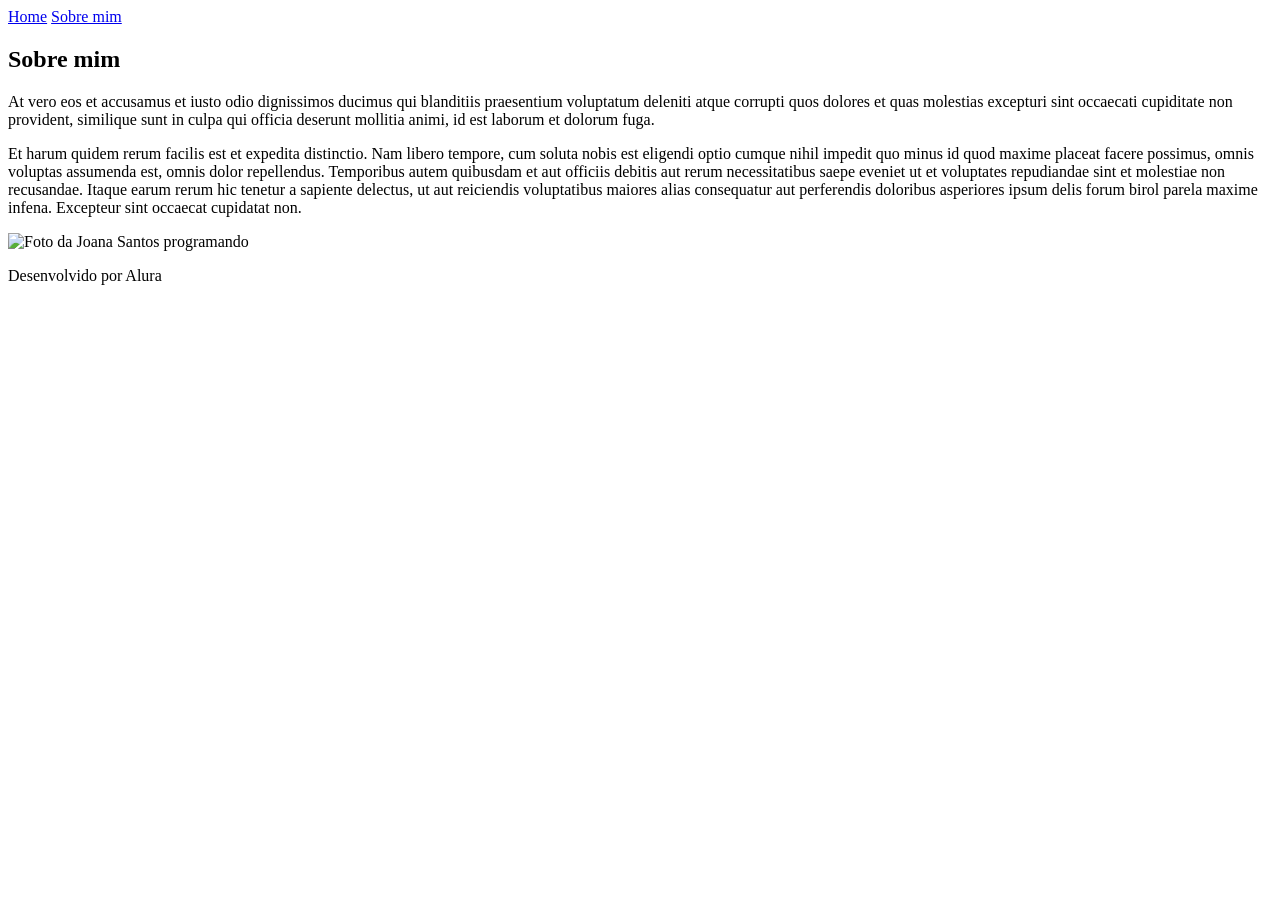
==== about.html @ 81e717ed "Add files via upload" ====
<!DOCTYPE html>
<html lang="pt-br">
<head>
    <meta charset="UTF-8">
    <meta name="viewport" content="width=device-width, initial-scale=1.0">
    <title>Sobre mim</title>
    <link rel="stylesheet" href="./styles/style.css">
</head>
<body>
    <header class="cabecalho">   
        <nav class="cabecalho__menu">
            <a class="cabecalho__menu__link" href="index.html">Home</a>
            <a class="cabecalho__menu__link" href="about.html">Sobre mim</a>
        </nav>  
    </header>

    <main class="apresentacao">
        <section class="apresentacao__conteudo">
            <h1 class="apresentacao__conteudo__titulo">Sobre mim</h1>

            <p class="apresentacao__conteudo__texto">
                At vero eos et accusamus et iusto odio dignissimos ducimus qui blanditiis praesentium voluptatum deleniti atque corrupti quos dolores et quas molestias excepturi sint occaecati cupiditate non provident, similique sunt in culpa qui officia deserunt mollitia animi, id est laborum et dolorum fuga.</p>

            <p class="apresentacao__conteudo__texto">
                Et harum quidem rerum facilis est et expedita distinctio. Nam libero tempore, cum soluta nobis est eligendi optio cumque nihil impedit quo minus id quod maxime placeat facere possimus, omnis voluptas assumenda est, omnis dolor repellendus. Temporibus autem quibusdam et aut officiis debitis aut rerum necessitatibus saepe eveniet ut et voluptates repudiandae sint et molestiae non recusandae. Itaque earum rerum hic tenetur a sapiente delectus, ut aut reiciendis voluptatibus maiores alias consequatur aut perferendis doloribus asperiores ipsum delis forum birol parela maxime infena. Excepteur sint occaecat cupidatat non.</p>
        </section>
        <img class= "apresentacao__imagem" src="./assets/imagem.png" alt="Foto da Joana Santos programando">
    </main>

    <footer class="rodape">
        <p>Desenvolvido por Alura</p>
    </footer>
</body>
</html>
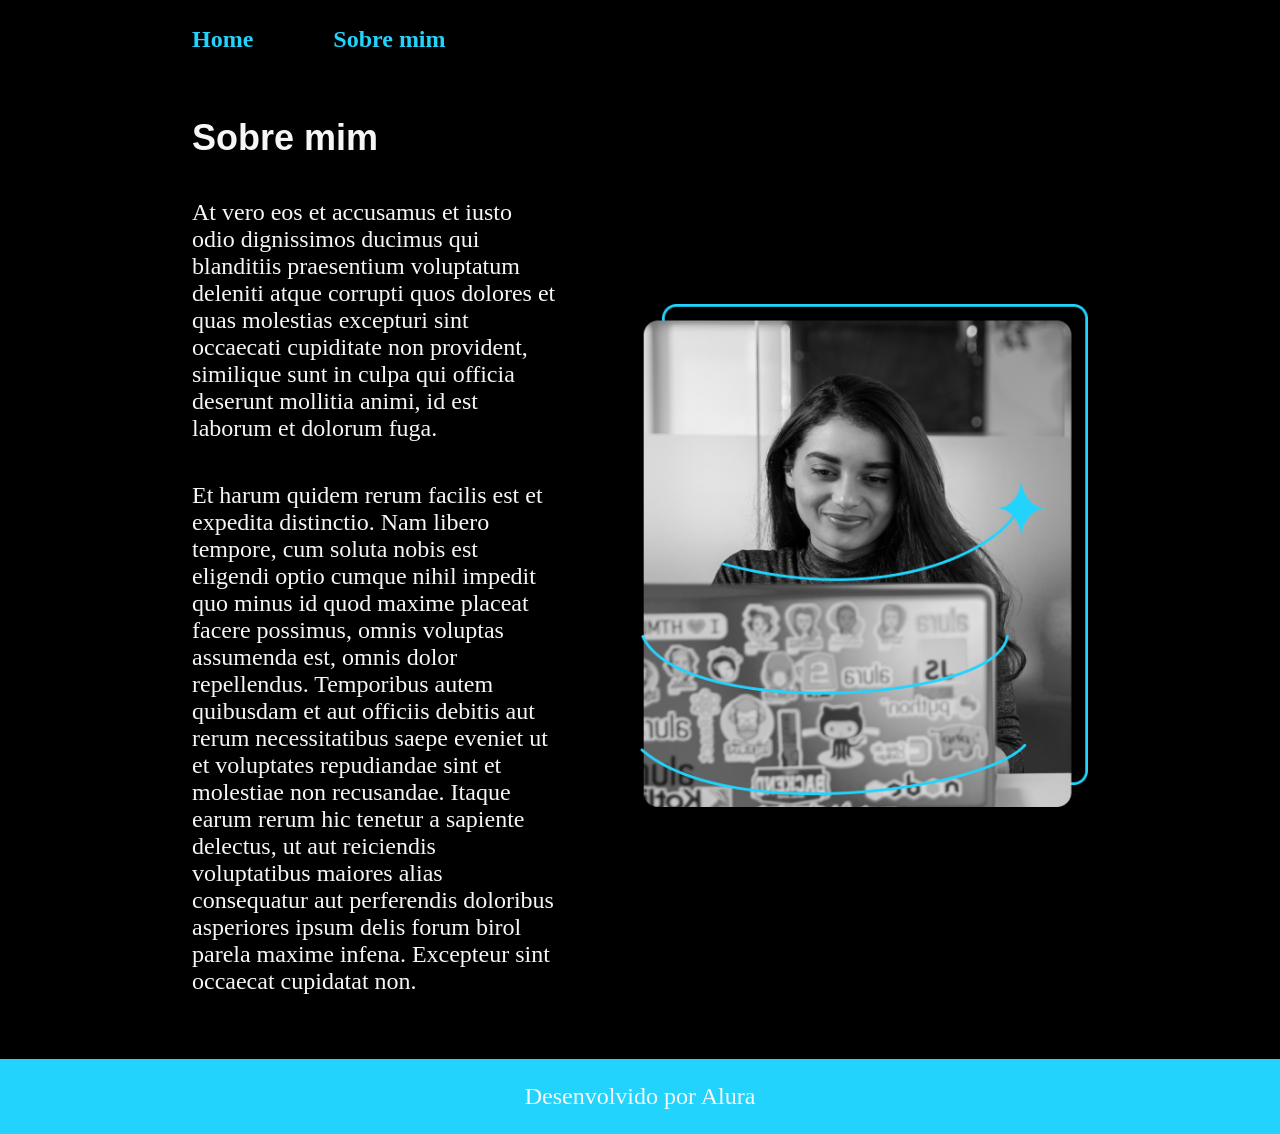
==== commit 9babbdf5: "Update about.html" ====
--- a/about.html
+++ b/about.html
@@ -4,7 +4,7 @@
     <meta charset="UTF-8">
     <meta name="viewport" content="width=device-width, initial-scale=1.0">
     <title>Sobre mim</title>
-    <link rel="stylesheet" href="./styles/style.css">
+    <link rel="stylesheet" href="./style.css">
 </head>
 <body>
     <header class="cabecalho">   
@@ -24,11 +24,11 @@
             <p class="apresentacao__conteudo__texto">
                 Et harum quidem rerum facilis est et expedita distinctio. Nam libero tempore, cum soluta nobis est eligendi optio cumque nihil impedit quo minus id quod maxime placeat facere possimus, omnis voluptas assumenda est, omnis dolor repellendus. Temporibus autem quibusdam et aut officiis debitis aut rerum necessitatibus saepe eveniet ut et voluptates repudiandae sint et molestiae non recusandae. Itaque earum rerum hic tenetur a sapiente delectus, ut aut reiciendis voluptatibus maiores alias consequatur aut perferendis doloribus asperiores ipsum delis forum birol parela maxime infena. Excepteur sint occaecat cupidatat non.</p>
         </section>
-        <img class= "apresentacao__imagem" src="./assets/imagem.png" alt="Foto da Joana Santos programando">
+        <img class= "apresentacao__imagem" src="./imagem.png" alt="Foto da Joana Santos programando">
     </main>
 
     <footer class="rodape">
         <p>Desenvolvido por Alura</p>
     </footer>
 </body>
-</html>+</html>
--- a/style.css
+++ b/style.css
@@ -0,0 +1,129 @@
+@import url('https://fonts.googleapis.com/css2?family=Krona+One&family=Montserrat:wght@400;600&display=swap');
+
+:root {
+    --cor-primaria: #000000;
+    --cor-secundaria: #f6f6f6;
+    --cor-terciaria: #22d4fd;
+    --cor-hover: #272727;
+
+    --fonte-primaria: 'Krona One', sans-serif;
+    --fonte-secundaria: 'Montserrat', 'sans-serif';
+}
+
+* {
+    margin: 0;
+    padding: 0;
+}
+
+body {
+    box-sizing: border-box;
+    background-color: var(--cor-primaria);
+    color: var(--cor-secundaria);
+}
+
+.cabecalho {
+    padding: 2% 0% 0% 15%;
+}
+
+.cabecalho__menu {
+    display: flex;
+    gap: 80px;
+}
+.cabecalho__menu__link {
+    color: var(--cor-terciaria);
+    font-family: var (--fonte-secundaria);
+    font-size: 1.5rem;
+    font-style: normal;
+    font-weight: 600;
+    line-height: normal;
+    text-decoration: none;
+}
+
+.apresentacao {
+    padding: 5% 15%;
+    display: flex;
+    align-items: center;
+    justify-content: space-between;
+    gap: 82px;
+}
+
+.apresentacao__conteudo {
+    width: 50%;
+    display: flex;
+    flex-direction: column;
+    gap: 40px;
+}
+
+.apresentacao__conteudo__titulo{
+    font-size: 2.25rem;
+    font-family: var(--fonte-primaria);
+}
+
+.titulo-destaque {
+    color: var(--cor-terciaria);
+}
+
+.apresentacao__conteudo__texto{
+    font-size: 1.5rem;
+    font-family: var(--fonte-secundaria);
+}
+.apresentacao__links{
+    display: flex;
+    flex-direction: column;
+    justify-content: space-between;
+    align-items: center;
+    gap: 32px;
+}
+.apresentacao__links__subtitulo {
+    font-family: var(--fonte-primaria);
+    font-weight: 400;
+    font-size: 1.5rem;
+}
+
+.apresentacao__links__navegacao {
+    display: flex;
+    justify-content: center;
+    gap: 16px;
+    border: 2px solid var(--cor-terciaria);
+    width: 50%;
+    text-align: center;
+    border-radius: 8px;
+    font-size: 1.5rem;
+    padding: 21.5px 0;
+    text-decoration: none;
+    color: #f6f6f6;
+    font-family: var(--fonte-secundaria);
+    font-weight: 600;
+}
+
+.apresentacao__links__link:hover {
+    background-color: var(--cor-hover);
+}
+.apresentacao__imagem {
+    width: 50%;
+}
+.rodape {
+    padding: 24px   ;
+    color: var(--cor-secundaria);
+    background-color: var(--cor-terciaria);
+    text-align: center;
+    font-family: var(--fonte-secundaria);
+    font-size: 1.5rem;
+    font-weight: 400;
+}
+
+@media (max-width: 1200px) {
+    .cabecalho {
+        padding: 10%;
+        }
+    .cabecalho__menu {
+        justify-content: center;
+    }
+    .apresentacao {
+        flex-direction: column-reverse;
+        padding: 5%;
+            }
+    .apresentacao__conteudo {
+        width: auto;
+    }
+}
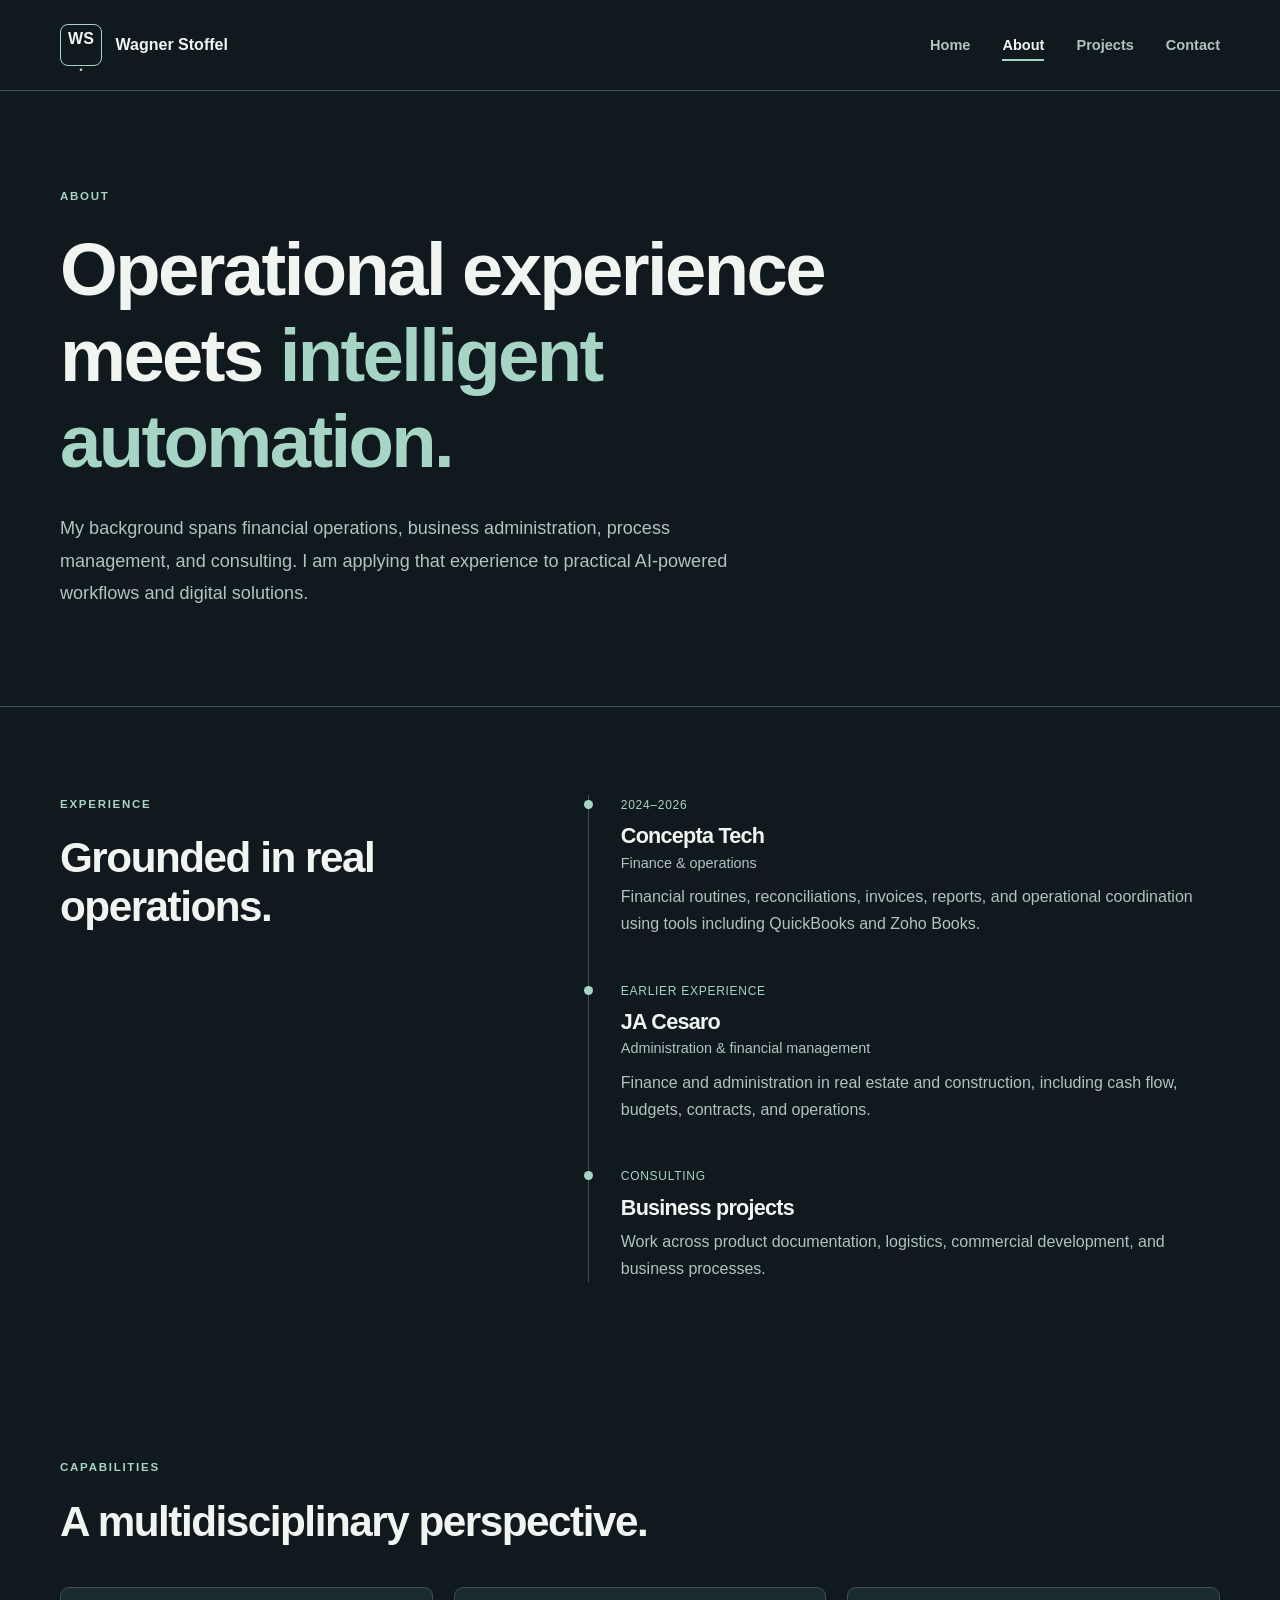
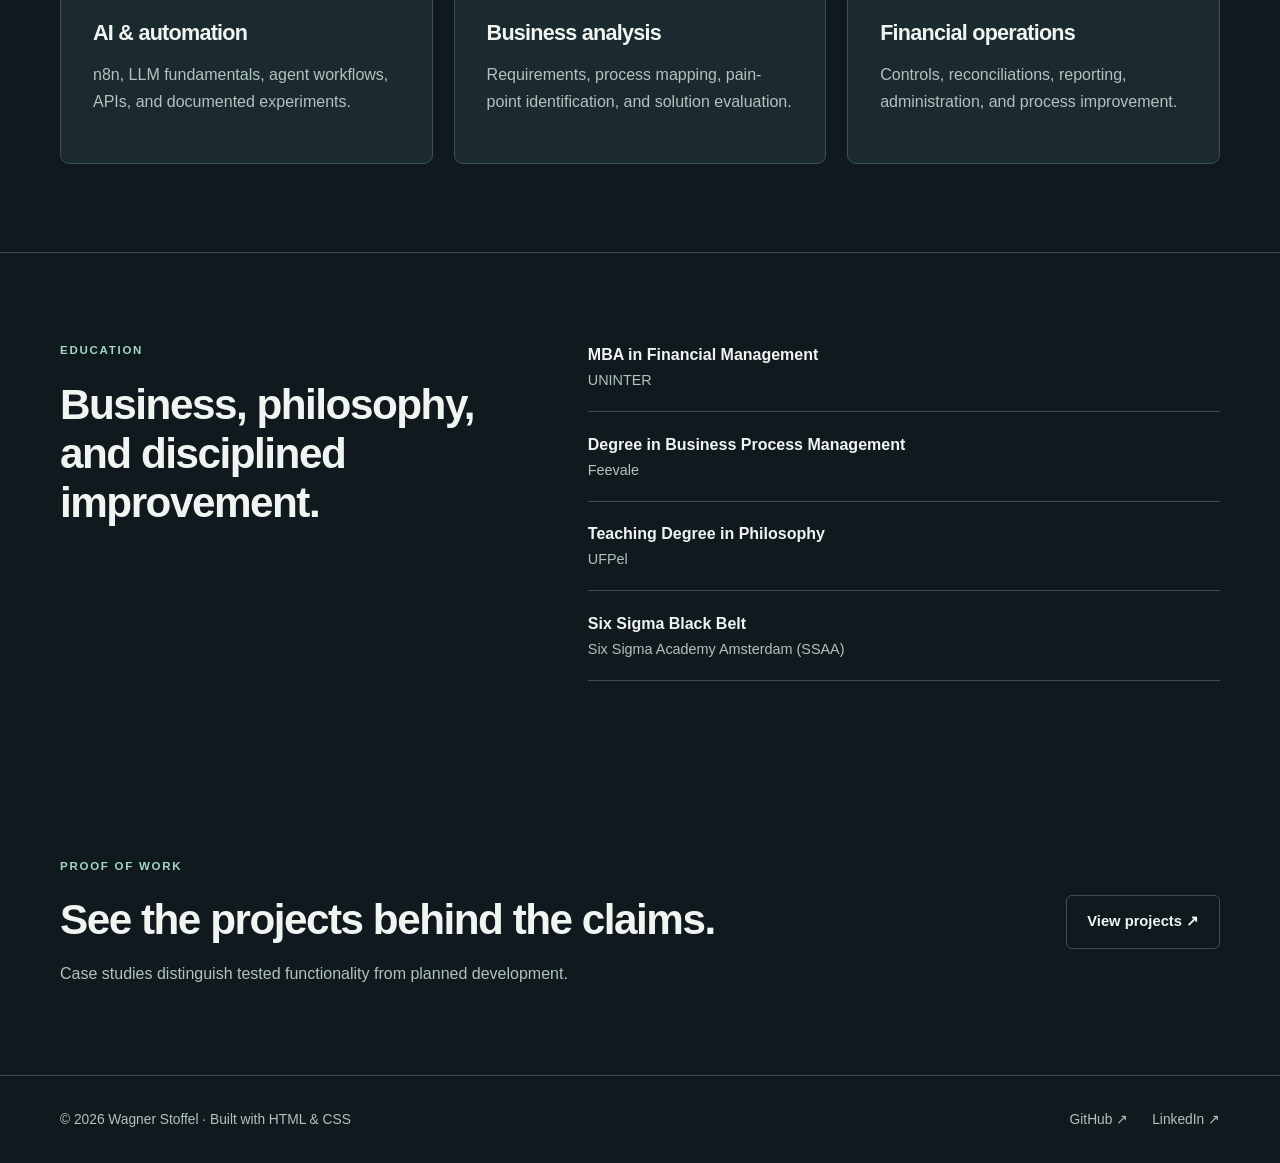
==== commit 63f159f3: "feat: rebuild professional portfolio and archive legacy Alura exercise" ====
--- a/about.html
+++ b/about.html
@@ -1,34 +1,22 @@
-<!DOCTYPE html>
-<html lang="pt-br">
-<head>
-    <meta charset="UTF-8">
-    <meta name="viewport" content="width=device-width, initial-scale=1.0">
-    <title>Sobre mim</title>
-    <link rel="stylesheet" href="./style.css">
-</head>
-<body>
-    <header class="cabecalho">   
-        <nav class="cabecalho__menu">
-            <a class="cabecalho__menu__link" href="index.html">Home</a>
-            <a class="cabecalho__menu__link" href="about.html">Sobre mim</a>
-        </nav>  
-    </header>
-
-    <main class="apresentacao">
-        <section class="apresentacao__conteudo">
-            <h1 class="apresentacao__conteudo__titulo">Sobre mim</h1>
-
-            <p class="apresentacao__conteudo__texto">
-                At vero eos et accusamus et iusto odio dignissimos ducimus qui blanditiis praesentium voluptatum deleniti atque corrupti quos dolores et quas molestias excepturi sint occaecati cupiditate non provident, similique sunt in culpa qui officia deserunt mollitia animi, id est laborum et dolorum fuga.</p>
-
-            <p class="apresentacao__conteudo__texto">
-                Et harum quidem rerum facilis est et expedita distinctio. Nam libero tempore, cum soluta nobis est eligendi optio cumque nihil impedit quo minus id quod maxime placeat facere possimus, omnis voluptas assumenda est, omnis dolor repellendus. Temporibus autem quibusdam et aut officiis debitis aut rerum necessitatibus saepe eveniet ut et voluptates repudiandae sint et molestiae non recusandae. Itaque earum rerum hic tenetur a sapiente delectus, ut aut reiciendis voluptatibus maiores alias consequatur aut perferendis doloribus asperiores ipsum delis forum birol parela maxime infena. Excepteur sint occaecat cupidatat non.</p>
-        </section>
-        <img class= "apresentacao__imagem" src="./imagem.png" alt="Foto da Joana Santos programando">
-    </main>
-
-    <footer class="rodape">
-        <p>Desenvolvido por Alura</p>
-    </footer>
-</body>
-</html>
+<!doctype html><html lang="en"><head>
+<meta charset="utf-8"><meta name="viewport" content="width=device-width, initial-scale=1">
+<meta name="description" content="Wagner Stoffel's experience in finance, business processes, operations, and practical AI automation."><meta name="theme-color" content="#10191d">
+<meta property="og:title" content="About | Wagner Stoffel"><meta property="og:description" content="Wagner Stoffel's experience in finance, business processes, operations, and practical AI automation.">
+<title>About | Wagner Stoffel</title><link rel="stylesheet" href="assets/css/styles.css">
+</head><body><a class="skip-link" href="#main">Skip to content</a><header class="site-header"><div class="container header"><a class="brand" href="index.html"><span class="monogram">WS<span>.</span></span><span>Wagner Stoffel</span></a><nav aria-label="Main navigation"><ul><li><a href="index.html">Home</a></li><li><a href="about.html" aria-current="page">About</a></li><li><a href="projects.html">Projects</a></li><li><a href="contact.html">Contact</a></li></ul></nav></div></header>
+<main id="main">
+<section class="intro container"><p class="eyebrow">About</p><h1>Operational experience meets <em>intelligent automation.</em></h1><p class="lead">My background spans financial operations, business administration, process management, and consulting. I am applying that experience to practical AI-powered workflows and digital solutions.</p></section>
+<section class="section bordered"><div class="container split"><div><p class="eyebrow">Experience</p><h2>Grounded in real operations.</h2></div>
+<div class="timeline"><article><small>2024–2026</small><h3>Concepta Tech</h3><p class="label">Finance & operations</p><p>Financial routines, reconciliations, invoices, reports, and operational coordination using tools including QuickBooks and Zoho Books.</p></article>
+<article><small>Earlier experience</small><h3>JA Cesaro</h3><p class="label">Administration & financial management</p><p>Finance and administration in real estate and construction, including cash flow, budgets, contracts, and operations.</p></article>
+<article><small>Consulting</small><h3>Business projects</h3><p>Work across product documentation, logistics, commercial development, and business processes.</p></article></div></div></section>
+<section class="section"><div class="container"><div class="section-head"><div><p class="eyebrow">Capabilities</p><h2>A multidisciplinary perspective.</h2></div></div>
+<div class="grid three"><article class="tile"><h3>AI & automation</h3><p>n8n, LLM fundamentals, agent workflows, APIs, and documented experiments.</p></article>
+<article class="tile"><h3>Business analysis</h3><p>Requirements, process mapping, pain-point identification, and solution evaluation.</p></article>
+<article class="tile"><h3>Financial operations</h3><p>Controls, reconciliations, reporting, administration, and process improvement.</p></article></div></div></section>
+<section class="section bordered"><div class="container split"><div><p class="eyebrow">Education</p><h2>Business, philosophy, and disciplined improvement.</h2></div>
+<div class="credentials"><div><strong>MBA in Financial Management</strong><span>UNINTER</span></div>
+<div><strong>Degree in Business Process Management</strong><span>Feevale</span></div>
+<div><strong>Teaching Degree in Philosophy</strong><span>UFPel</span></div>
+<div><strong>Six Sigma Black Belt</strong><span>Six Sigma Academy Amsterdam (SSAA)</span></div></div></div></section>
+<section class="section"><div class="container callout"><div><p class="eyebrow">Proof of work</p><h2>See the projects behind the claims.</h2><p>Case studies distinguish tested functionality from planned development.</p></div><a class="button outline" href="projects.html">View projects ↗</a></div></section></main><footer class="site-footer"><div class="container footer"><span>© 2026 Wagner Stoffel · Built with HTML & CSS</span><div><a href="https://github.com/wagner-stoffel" target="_blank" rel="noopener noreferrer">GitHub ↗</a><a href="https://www.linkedin.com/in/wagnerstoffel" target="_blank" rel="noopener noreferrer">LinkedIn ↗</a></div></div></footer></body></html>
--- a/assets/css/styles.css
+++ b/assets/css/styles.css
@@ -0,0 +1,8 @@
+:root{color-scheme:dark;--bg:#10191d;--panel:#1a2a2e;--panel2:#21363a;--text:#f0f5f2;--muted:#b0c3bf;--accent:#a6d4c5;--line:#3a5253;--max:1160px}
+*{box-sizing:border-box}html{scroll-behavior:smooth}body{margin:0;background:var(--bg);color:var(--text);font-family:Inter,"Segoe UI",Arial,sans-serif;line-height:1.7}a{color:inherit}a:focus-visible{outline:3px solid var(--accent);outline-offset:4px}.container{width:min(var(--max),calc(100% - 3rem));margin:auto}.skip-link{position:absolute;left:1rem;top:-100px;background:var(--accent);color:var(--bg);padding:.75rem;z-index:20}.skip-link:focus{top:1rem}
+.site-header,.site-footer{border-bottom:1px solid var(--line)}.header{display:flex;align-items:center;justify-content:space-between;gap:2rem;min-height:90px}.brand{display:flex;align-items:center;gap:.85rem;font-weight:750;text-decoration:none}.monogram{display:grid;place-items:center;width:42px;height:42px;border:1px solid var(--accent);border-radius:8px}.monogram span{color:var(--accent)}nav ul{display:flex;flex-wrap:wrap;gap:2rem;list-style:none;padding:0;margin:0}nav a{text-decoration:none;font-size:.91rem;color:var(--muted);font-weight:650}nav a:hover,nav a[aria-current="page"]{color:var(--text)}nav a[aria-current="page"]{border-bottom:2px solid var(--accent);padding-bottom:.35rem}
+h1,h2,h3,p{overflow-wrap:break-word}h1,h2,h3{line-height:1.16;letter-spacing:-.035em;margin:0}h1{font-size:clamp(2.75rem,5.8vw,5.5rem);font-weight:750}h2{font-size:clamp(1.85rem,3.3vw,2.95rem)}h3{font-size:1.35rem}h1 em{font-style:normal;color:var(--accent)}.eyebrow{color:var(--accent);text-transform:uppercase;font-size:.72rem;letter-spacing:.15em;font-weight:750;margin:0 0 1.25rem}.lead{color:var(--muted);font-size:1.13rem;max-width:700px;margin:1.7rem 0 0;line-height:1.8}.hero{padding-block:7rem;display:grid;grid-template-columns:1.3fr .75fr;gap:5rem;align-items:center}.actions{display:flex;flex-wrap:wrap;gap:1rem;margin-top:2.6rem}.button{display:inline-flex;align-items:center;justify-content:center;min-height:48px;padding:.85rem 1.25rem;border-radius:6px;border:1px solid var(--line);font-size:.92rem;font-weight:750;text-decoration:none;transition:transform .18s,background .18s}.button:hover{transform:translateY(-2px)}.primary{background:var(--accent);color:var(--bg);border-color:var(--accent)}.primary:hover{background:#c4e6da}.outline:hover{background:var(--panel)}.panel{background:linear-gradient(145deg,var(--panel2),var(--panel));border:1px solid var(--line);padding:2.3rem;border-radius:11px}.process{border-bottom:1px solid var(--line);display:flex;gap:1.1rem;padding:1rem 0}.process>b{font-size:.9rem;color:var(--accent);font-family:monospace}.process h2{font-size:1.1rem}.process p,.panel-bottom{font-size:.87rem;color:var(--muted);margin:.25rem 0 0}.panel-bottom{margin-top:1.5rem}
+.section{padding-block:5.5rem}.bordered{border-top:1px solid var(--line)}.section-head{display:flex;justify-content:space-between;align-items:end;gap:2rem;margin-bottom:2.5rem}.text-link{color:var(--accent);text-decoration:none;font-weight:750}.text-link:hover{text-decoration:underline}.feature,.project{border:1px solid var(--line);background:var(--panel);border-radius:11px;padding:2.7rem}.feature{display:grid;grid-template-columns:1.4fr .7fr;gap:3.2rem}.feature h3{font-size:2.15rem}.feature p:not(.eyebrow),.project p:not(.eyebrow){color:var(--muted)}.tags{display:flex;flex-wrap:wrap;gap:.55rem;margin:1.5rem 0 1.9rem}.tags span{color:var(--muted);border:1px solid var(--line);border-radius:30px;padding:.3rem .7rem;font-size:.78rem}.flow{display:flex;flex-direction:column;align-items:center;gap:.2rem;justify-content:center}.flow span{background:#233b38;border:1px solid #607f74;border-radius:5px;min-width:220px;padding:.55rem;text-align:center;font-size:.84rem}.flow b{color:var(--accent)}.grid{display:grid;gap:1.3rem}.three{grid-template-columns:repeat(3,minmax(0,1fr))}.two{grid-template-columns:repeat(2,minmax(0,1fr))}.tile{background:var(--panel);border:1px solid var(--line);border-radius:9px;padding:2rem}.tile small{display:block;color:var(--accent);margin-bottom:1.2rem}.tile p,.callout p:not(.eyebrow){color:var(--muted)}.band{background:var(--panel)}.callout{display:flex;align-items:center;justify-content:space-between;gap:2rem}.callout p:not(.eyebrow){margin:.9rem 0 0}.intro{padding-block:6rem}.intro h1{max-width:900px}.split{display:grid;grid-template-columns:.85fr 1.2fr;gap:5rem}.timeline article{position:relative;border-left:1px solid var(--line);padding:0 0 2.7rem 2rem}.timeline article::before{content:"";position:absolute;left:-5px;top:5px;background:var(--accent);width:9px;height:9px;border-radius:50%}.timeline article:last-child{padding-bottom:0}.timeline small{display:block;color:var(--accent);letter-spacing:.06em;text-transform:uppercase;font-size:.75rem;margin-bottom:.5rem}.timeline p{color:var(--muted);margin:.5rem 0 0}.timeline .label{margin:.15rem 0 0;font-size:.9rem}.credentials>div{padding:1.15rem 0;border-bottom:1px solid var(--line)}.credentials>div:first-child{padding-top:0}.credentials strong,.credentials span{display:block}.credentials span{color:var(--muted);font-size:.9rem}.project-meta{display:flex;justify-content:space-between;gap:1rem;flex-wrap:wrap;margin-bottom:2rem}.project-meta p{margin:0!important}.pill{color:var(--accent);border:1px solid #607f74;padding:.25rem .65rem;border-radius:50px;font-size:.77rem}.facts{background:var(--bg);border:1px solid var(--line);border-radius:8px;padding:1.65rem}.facts h3{font-size:1.05rem}.facts dl{margin:1rem 0 0}.facts dl>div{border-bottom:1px solid var(--line);padding:.65rem 0}.facts dl>div:last-child{border:0}.facts dt{font-size:.75rem;letter-spacing:.07em;color:var(--accent);text-transform:uppercase}.facts dd{margin:0;font-size:.92rem}.footnote{color:var(--muted);max-width:740px;margin-top:1.3rem}.contact{display:flex;gap:1.5rem;text-decoration:none;background:var(--panel);border:1px solid var(--line);padding:2.4rem;border-radius:10px;transition:border-color .18s}.contact:hover{border-color:var(--accent)}.contact-mark{width:55px;height:55px;border:1px solid var(--accent);color:var(--accent);font-weight:800;display:grid;place-items:center;border-radius:8px;flex:none}.contact h2{font-size:1.8rem}.contact p:not(.eyebrow){color:var(--muted)}.contact strong{color:var(--accent)}.site-footer{border-top:1px solid var(--line);border-bottom:0;padding-block:2rem;color:var(--muted);font-size:.86rem}.footer{display:flex;align-items:center;justify-content:space-between;gap:2rem}.footer div{display:flex;gap:1.5rem}.footer a{text-decoration:none}.footer a:hover{color:var(--text)}
+@media(max-width:950px){.hero,.split,.feature{grid-template-columns:1fr;gap:2.5rem}.hero{padding-block:5rem}.panel{max-width:650px}.flow{flex-direction:row;flex-wrap:wrap}.flow span{min-width:140px}.three{grid-template-columns:repeat(2,minmax(0,1fr))}}
+@media(max-width:650px){.container{width:calc(100% - 2rem)}.header{flex-direction:column;align-items:flex-start;padding-block:1rem;gap:1rem}nav ul{gap:1.15rem}nav a{font-size:.85rem}.hero{padding-block:4rem}.intro{padding-block:4rem}.section{padding-block:3.8rem}.section-head,.callout,.footer{flex-direction:column;align-items:flex-start}.feature,.project,.panel{padding:1.5rem}.three,.two{grid-template-columns:1fr}.actions .button{width:100%}.flow{flex-direction:column}.contact{padding:1.5rem}.contact h2{font-size:1.6rem}}
+@media(prefers-reduced-motion:reduce){html{scroll-behavior:auto}*{transition:none!important;animation:none!important}}
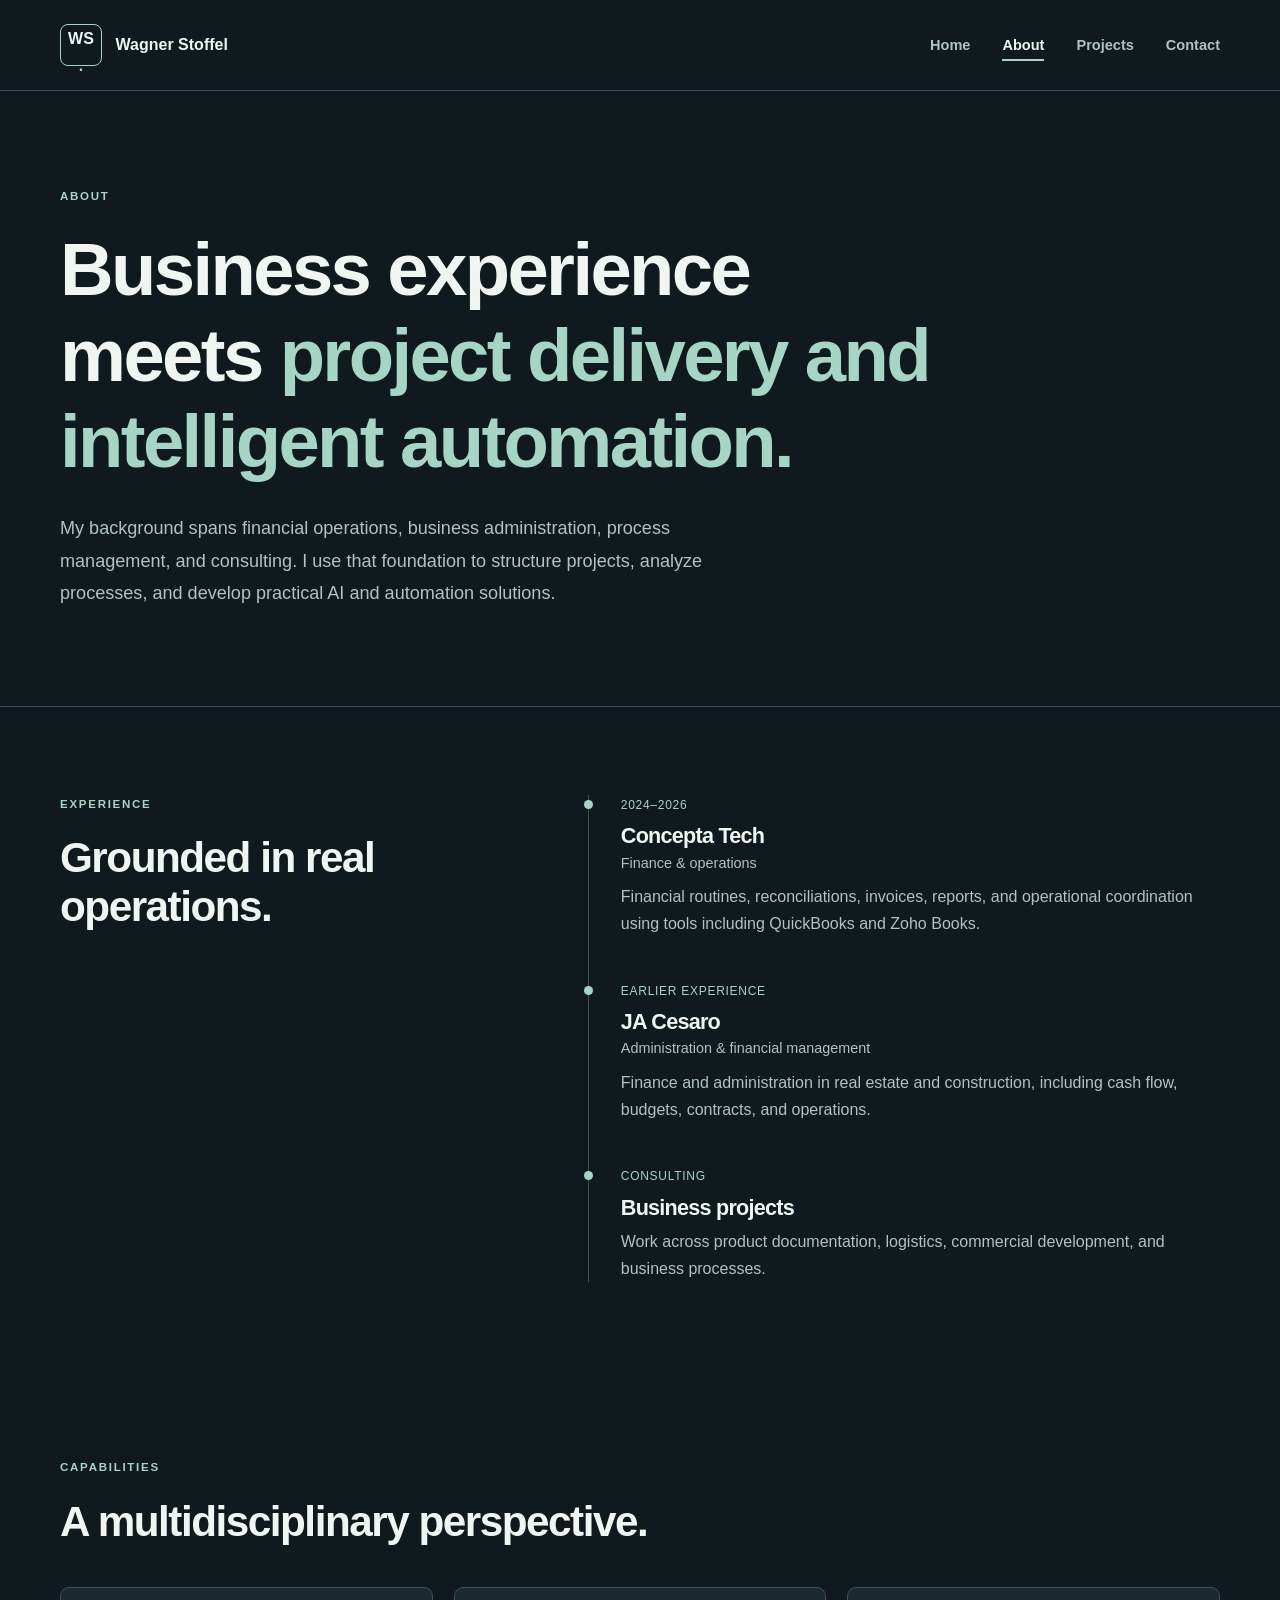
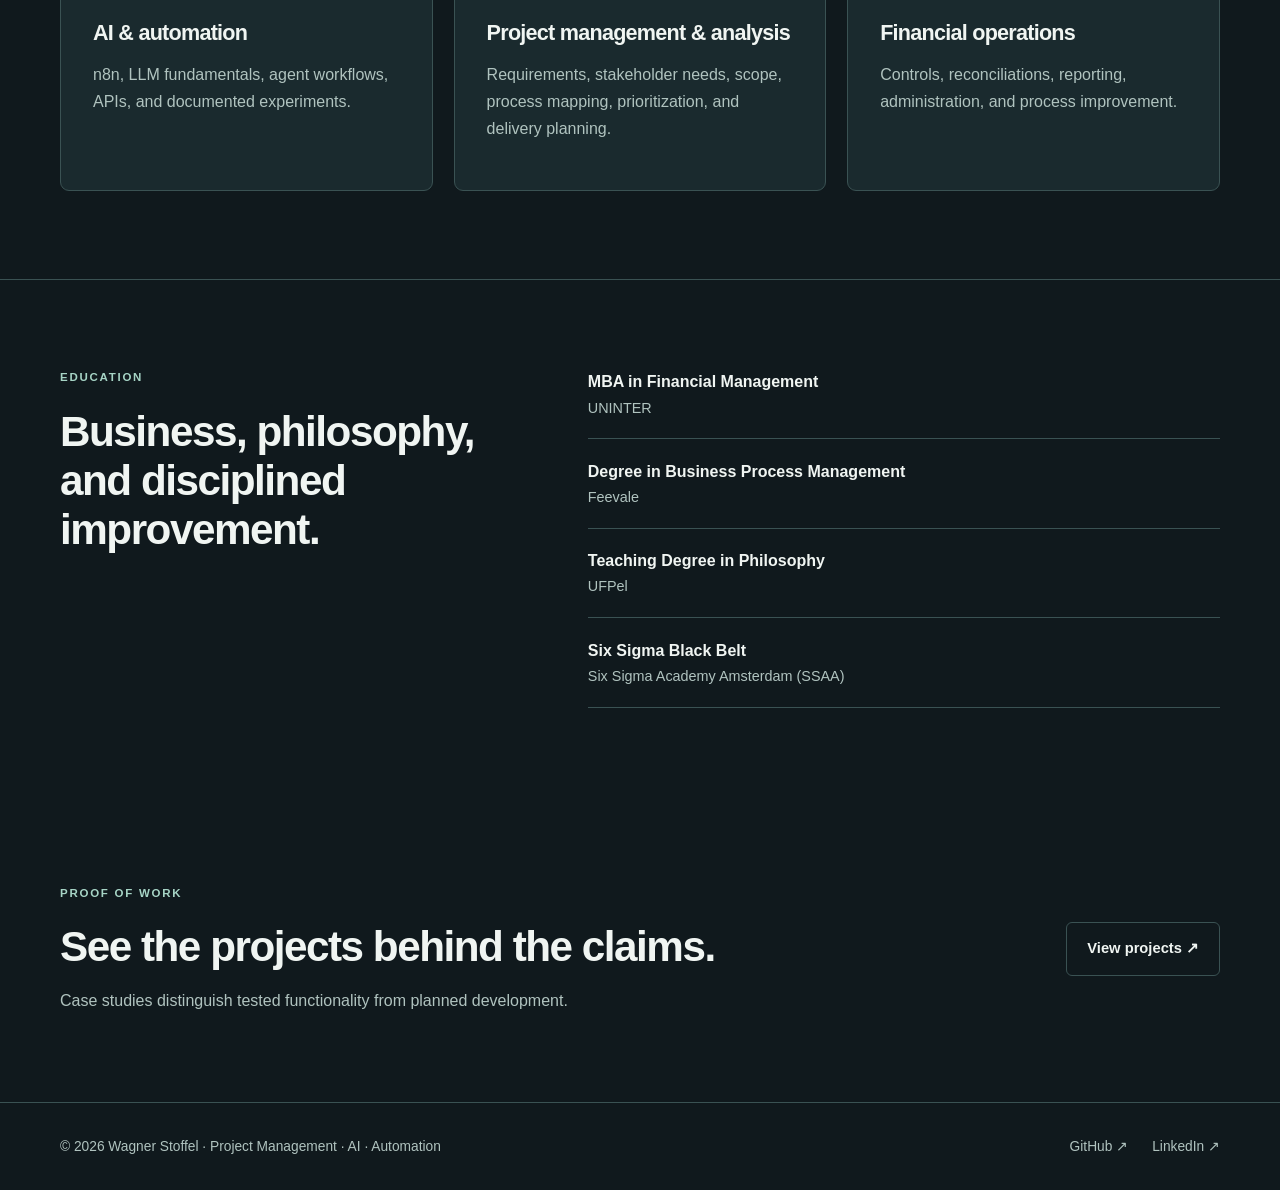
==== commit 6021aecb: "refactor: remove Alura coursework and refocus portfolio on PM, AI and automation" ====
--- a/about.html
+++ b/about.html
@@ -1,22 +1,22 @@
 <!doctype html><html lang="en"><head>
 <meta charset="utf-8"><meta name="viewport" content="width=device-width, initial-scale=1">
-<meta name="description" content="Wagner Stoffel's experience in finance, business processes, operations, and practical AI automation."><meta name="theme-color" content="#10191d">
+<meta name="description" content="Wagner Stoffel's experience in business operations, project delivery, AI, and automation."><meta name="theme-color" content="#10191d">
 <meta property="og:title" content="About | Wagner Stoffel"><meta property="og:description" content="Wagner Stoffel's experience in finance, business processes, operations, and practical AI automation.">
 <title>About | Wagner Stoffel</title><link rel="stylesheet" href="assets/css/styles.css">
 </head><body><a class="skip-link" href="#main">Skip to content</a><header class="site-header"><div class="container header"><a class="brand" href="index.html"><span class="monogram">WS<span>.</span></span><span>Wagner Stoffel</span></a><nav aria-label="Main navigation"><ul><li><a href="index.html">Home</a></li><li><a href="about.html" aria-current="page">About</a></li><li><a href="projects.html">Projects</a></li><li><a href="contact.html">Contact</a></li></ul></nav></div></header>
 <main id="main">
-<section class="intro container"><p class="eyebrow">About</p><h1>Operational experience meets <em>intelligent automation.</em></h1><p class="lead">My background spans financial operations, business administration, process management, and consulting. I am applying that experience to practical AI-powered workflows and digital solutions.</p></section>
+<section class="intro container"><p class="eyebrow">About</p><h1>Business experience meets <em>project delivery and intelligent automation.</em></h1><p class="lead">My background spans financial operations, business administration, process management, and consulting. I use that foundation to structure projects, analyze processes, and develop practical AI and automation solutions.</p></section>
 <section class="section bordered"><div class="container split"><div><p class="eyebrow">Experience</p><h2>Grounded in real operations.</h2></div>
 <div class="timeline"><article><small>2024–2026</small><h3>Concepta Tech</h3><p class="label">Finance & operations</p><p>Financial routines, reconciliations, invoices, reports, and operational coordination using tools including QuickBooks and Zoho Books.</p></article>
 <article><small>Earlier experience</small><h3>JA Cesaro</h3><p class="label">Administration & financial management</p><p>Finance and administration in real estate and construction, including cash flow, budgets, contracts, and operations.</p></article>
 <article><small>Consulting</small><h3>Business projects</h3><p>Work across product documentation, logistics, commercial development, and business processes.</p></article></div></div></section>
 <section class="section"><div class="container"><div class="section-head"><div><p class="eyebrow">Capabilities</p><h2>A multidisciplinary perspective.</h2></div></div>
 <div class="grid three"><article class="tile"><h3>AI & automation</h3><p>n8n, LLM fundamentals, agent workflows, APIs, and documented experiments.</p></article>
-<article class="tile"><h3>Business analysis</h3><p>Requirements, process mapping, pain-point identification, and solution evaluation.</p></article>
+<article class="tile"><h3>Project management & analysis</h3><p>Requirements, stakeholder needs, scope, process mapping, prioritization, and delivery planning.</p></article>
 <article class="tile"><h3>Financial operations</h3><p>Controls, reconciliations, reporting, administration, and process improvement.</p></article></div></div></section>
 <section class="section bordered"><div class="container split"><div><p class="eyebrow">Education</p><h2>Business, philosophy, and disciplined improvement.</h2></div>
 <div class="credentials"><div><strong>MBA in Financial Management</strong><span>UNINTER</span></div>
 <div><strong>Degree in Business Process Management</strong><span>Feevale</span></div>
 <div><strong>Teaching Degree in Philosophy</strong><span>UFPel</span></div>
 <div><strong>Six Sigma Black Belt</strong><span>Six Sigma Academy Amsterdam (SSAA)</span></div></div></div></section>
-<section class="section"><div class="container callout"><div><p class="eyebrow">Proof of work</p><h2>See the projects behind the claims.</h2><p>Case studies distinguish tested functionality from planned development.</p></div><a class="button outline" href="projects.html">View projects ↗</a></div></section></main><footer class="site-footer"><div class="container footer"><span>© 2026 Wagner Stoffel · Built with HTML & CSS</span><div><a href="https://github.com/wagner-stoffel" target="_blank" rel="noopener noreferrer">GitHub ↗</a><a href="https://www.linkedin.com/in/wagnerstoffel" target="_blank" rel="noopener noreferrer">LinkedIn ↗</a></div></div></footer></body></html>+<section class="section"><div class="container callout"><div><p class="eyebrow">Proof of work</p><h2>See the projects behind the claims.</h2><p>Case studies distinguish tested functionality from planned development.</p></div><a class="button outline" href="projects.html">View projects ↗</a></div></section></main><footer class="site-footer"><div class="container footer"><span>© 2026 Wagner Stoffel · Project Management · AI · Automation</span><div><a href="https://github.com/wagner-stoffel" target="_blank" rel="noopener noreferrer">GitHub ↗</a><a href="https://www.linkedin.com/in/wagnerstoffel" target="_blank" rel="noopener noreferrer">LinkedIn ↗</a></div></div></footer></body></html>
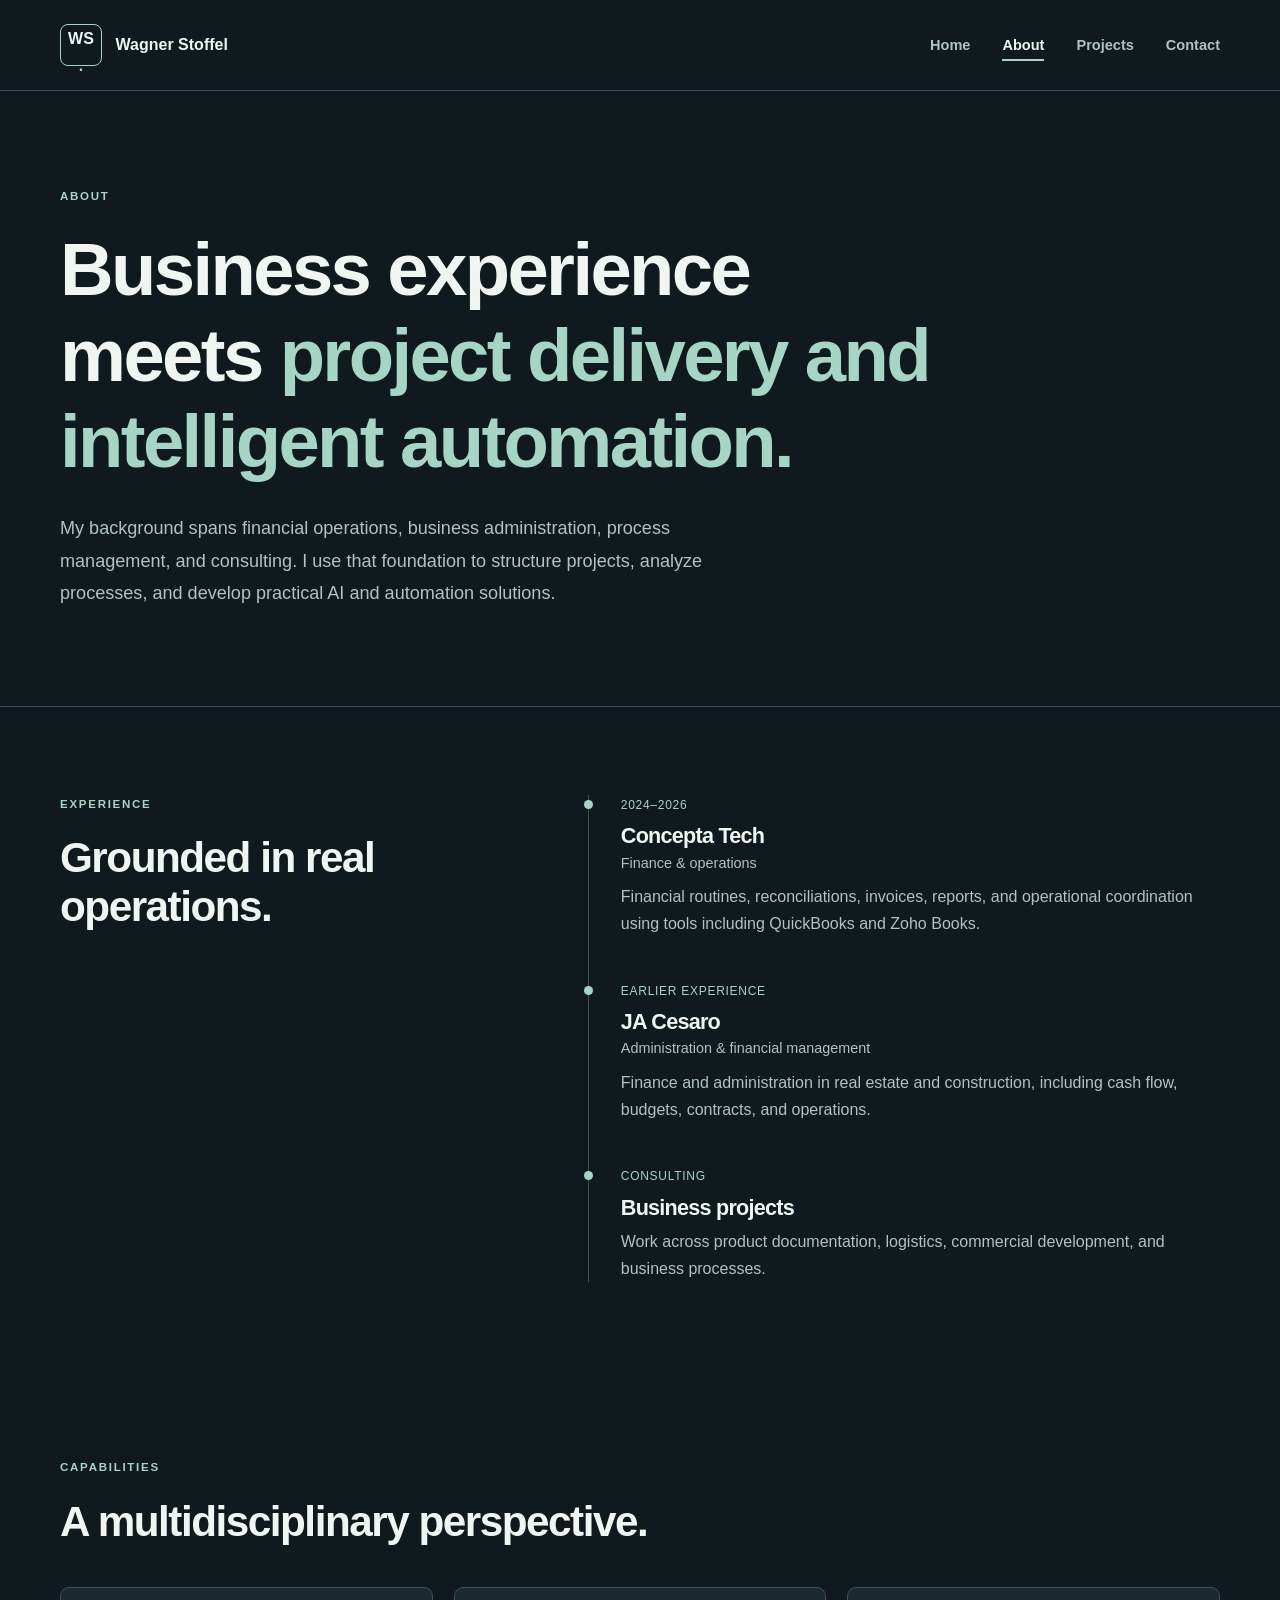
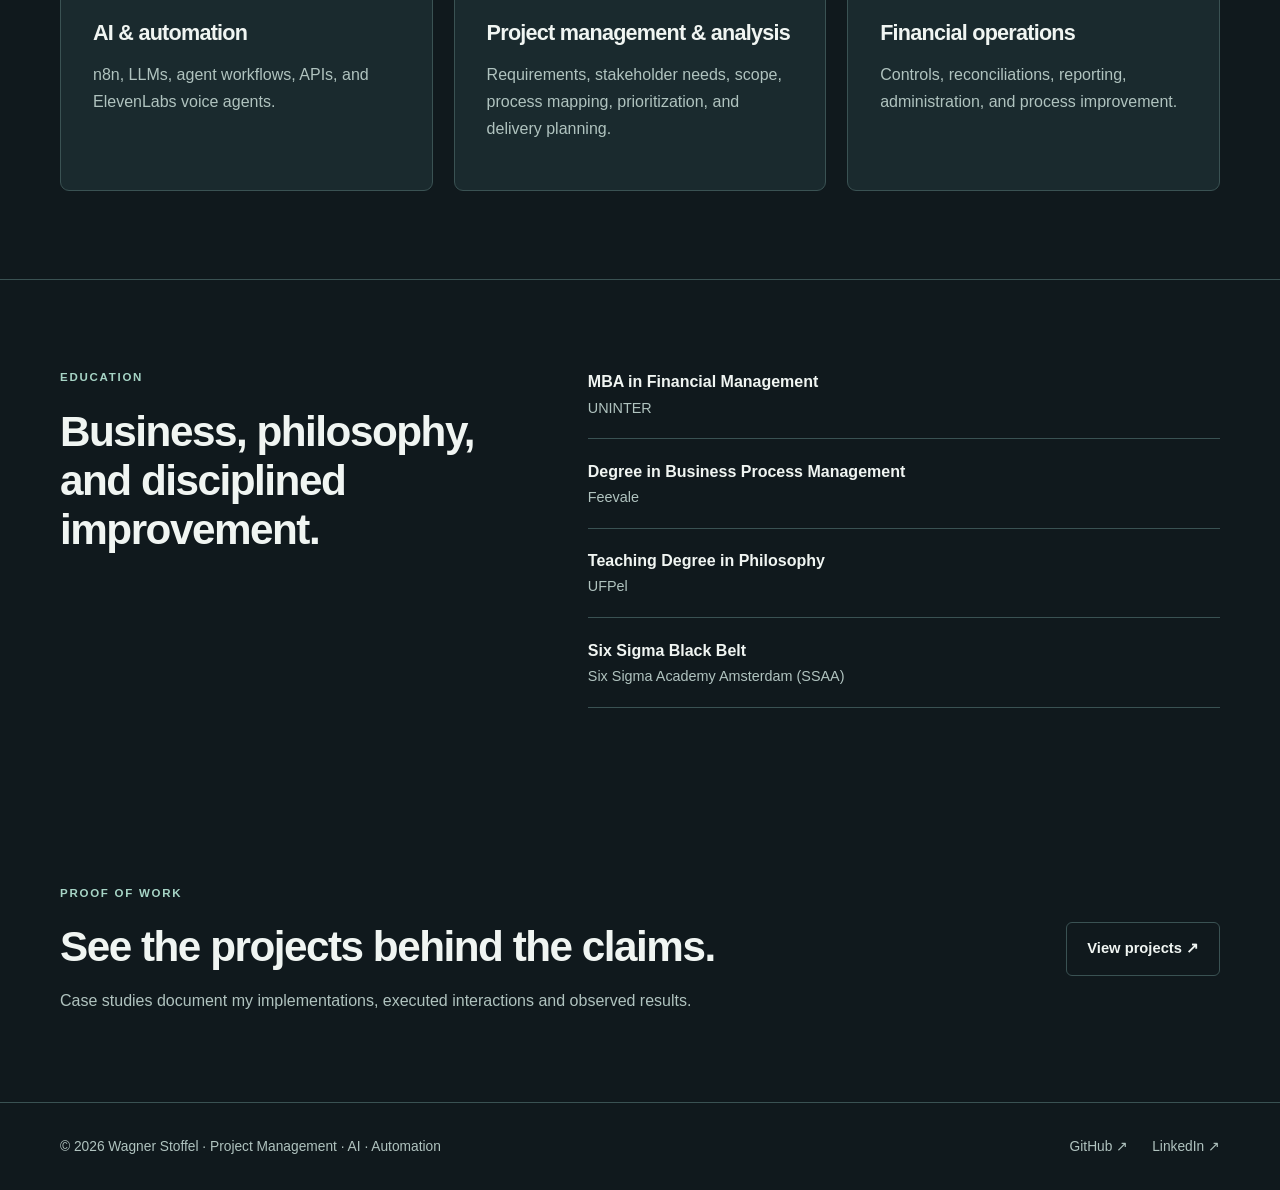
==== commit 85bad158: "Align documentation with completed implementation work" ====
--- a/about.html
+++ b/about.html
@@ -11,7 +11,7 @@
 <article><small>Earlier experience</small><h3>JA Cesaro</h3><p class="label">Administration & financial management</p><p>Finance and administration in real estate and construction, including cash flow, budgets, contracts, and operations.</p></article>
 <article><small>Consulting</small><h3>Business projects</h3><p>Work across product documentation, logistics, commercial development, and business processes.</p></article></div></div></section>
 <section class="section"><div class="container"><div class="section-head"><div><p class="eyebrow">Capabilities</p><h2>A multidisciplinary perspective.</h2></div></div>
-<div class="grid three"><article class="tile"><h3>AI & automation</h3><p>n8n, LLM fundamentals, agent workflows, APIs, and documented experiments.</p></article>
+<div class="grid three"><article class="tile"><h3>AI & automation</h3><p>n8n, LLMs, agent workflows, APIs, and ElevenLabs voice agents.</p></article>
 <article class="tile"><h3>Project management & analysis</h3><p>Requirements, stakeholder needs, scope, process mapping, prioritization, and delivery planning.</p></article>
 <article class="tile"><h3>Financial operations</h3><p>Controls, reconciliations, reporting, administration, and process improvement.</p></article></div></div></section>
 <section class="section bordered"><div class="container split"><div><p class="eyebrow">Education</p><h2>Business, philosophy, and disciplined improvement.</h2></div>
@@ -19,4 +19,4 @@
 <div><strong>Degree in Business Process Management</strong><span>Feevale</span></div>
 <div><strong>Teaching Degree in Philosophy</strong><span>UFPel</span></div>
 <div><strong>Six Sigma Black Belt</strong><span>Six Sigma Academy Amsterdam (SSAA)</span></div></div></div></section>
-<section class="section"><div class="container callout"><div><p class="eyebrow">Proof of work</p><h2>See the projects behind the claims.</h2><p>Case studies distinguish tested functionality from planned development.</p></div><a class="button outline" href="projects.html">View projects ↗</a></div></section></main><footer class="site-footer"><div class="container footer"><span>© 2026 Wagner Stoffel · Project Management · AI · Automation</span><div><a href="https://github.com/wagner-stoffel" target="_blank" rel="noopener noreferrer">GitHub ↗</a><a href="https://www.linkedin.com/in/wagnerstoffel" target="_blank" rel="noopener noreferrer">LinkedIn ↗</a></div></div></footer></body></html>+<section class="section"><div class="container callout"><div><p class="eyebrow">Proof of work</p><h2>See the projects behind the claims.</h2><p>Case studies document my implementations, executed interactions and observed results.</p></div><a class="button outline" href="projects.html">View projects ↗</a></div></section></main><footer class="site-footer"><div class="container footer"><span>© 2026 Wagner Stoffel · Project Management · AI · Automation</span><div><a href="https://github.com/wagner-stoffel" target="_blank" rel="noopener noreferrer">GitHub ↗</a><a href="https://www.linkedin.com/in/wagnerstoffel" target="_blank" rel="noopener noreferrer">LinkedIn ↗</a></div></div></footer></body></html>
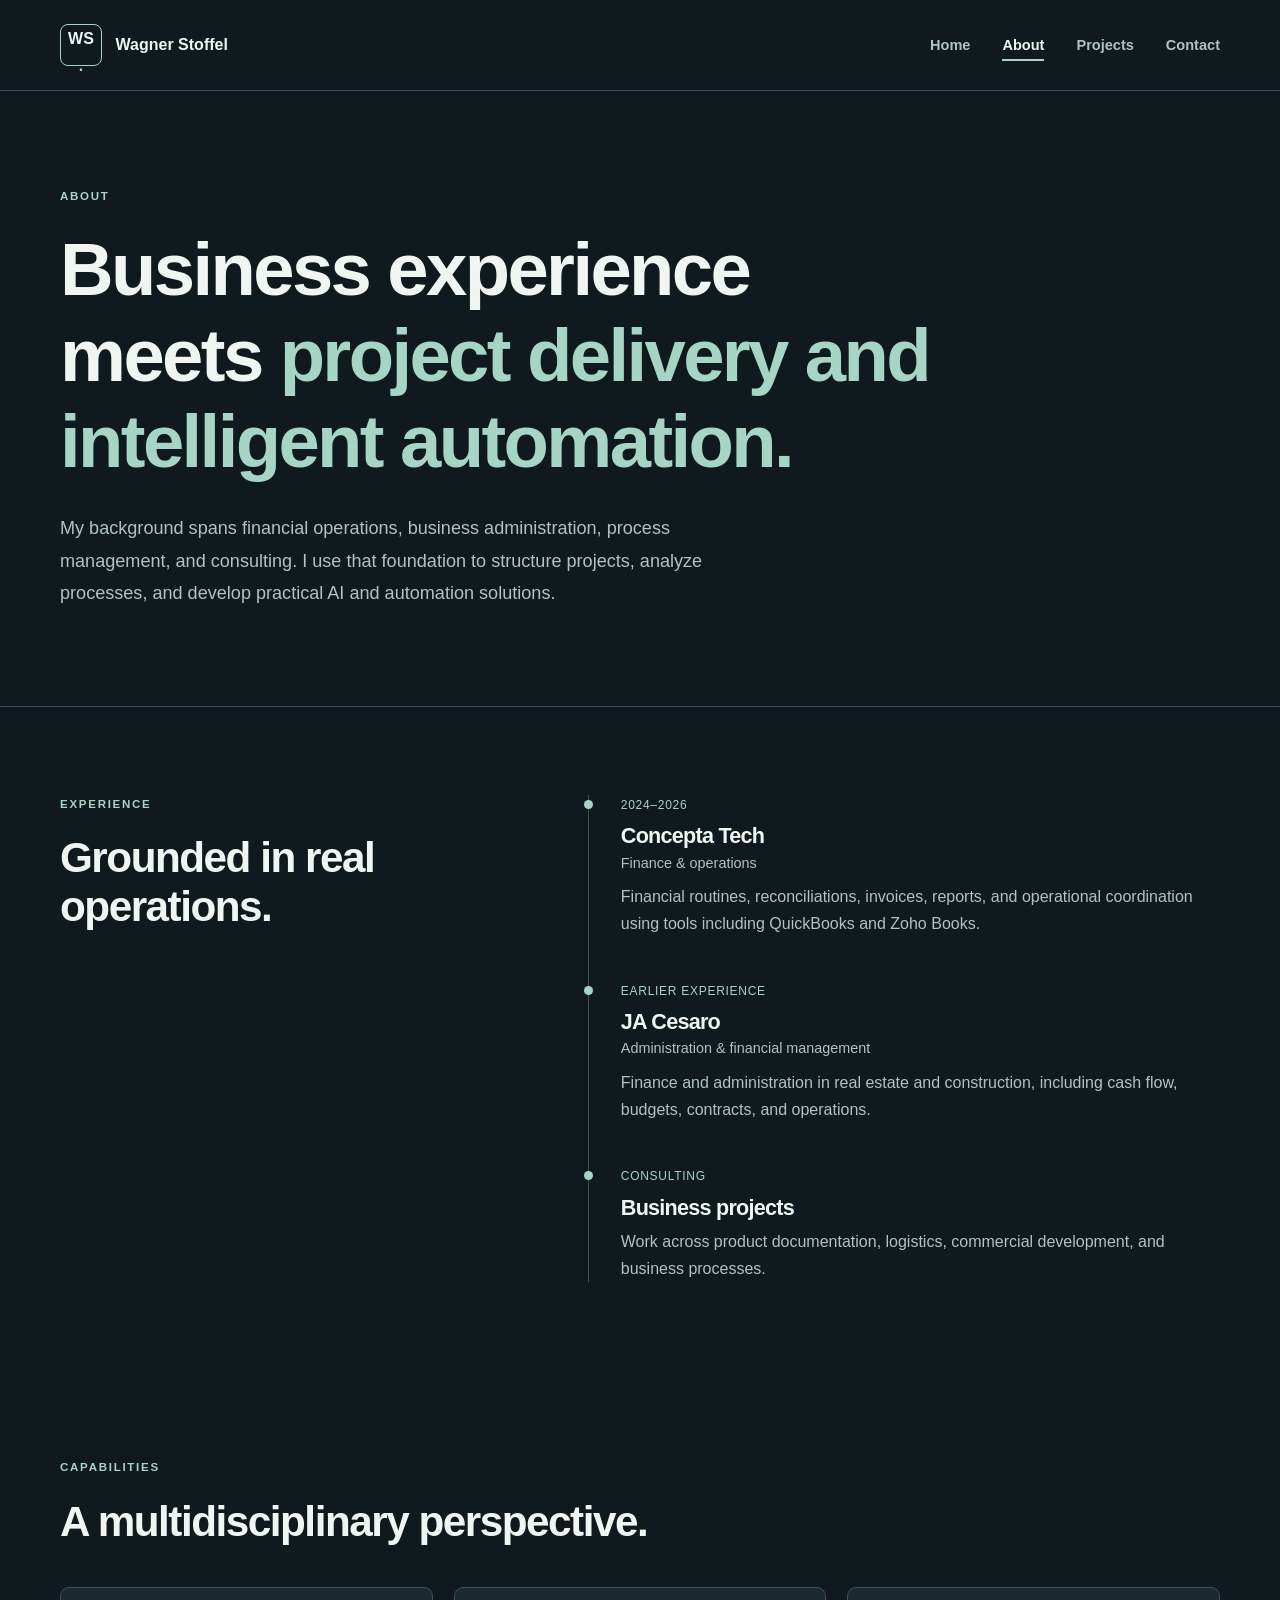
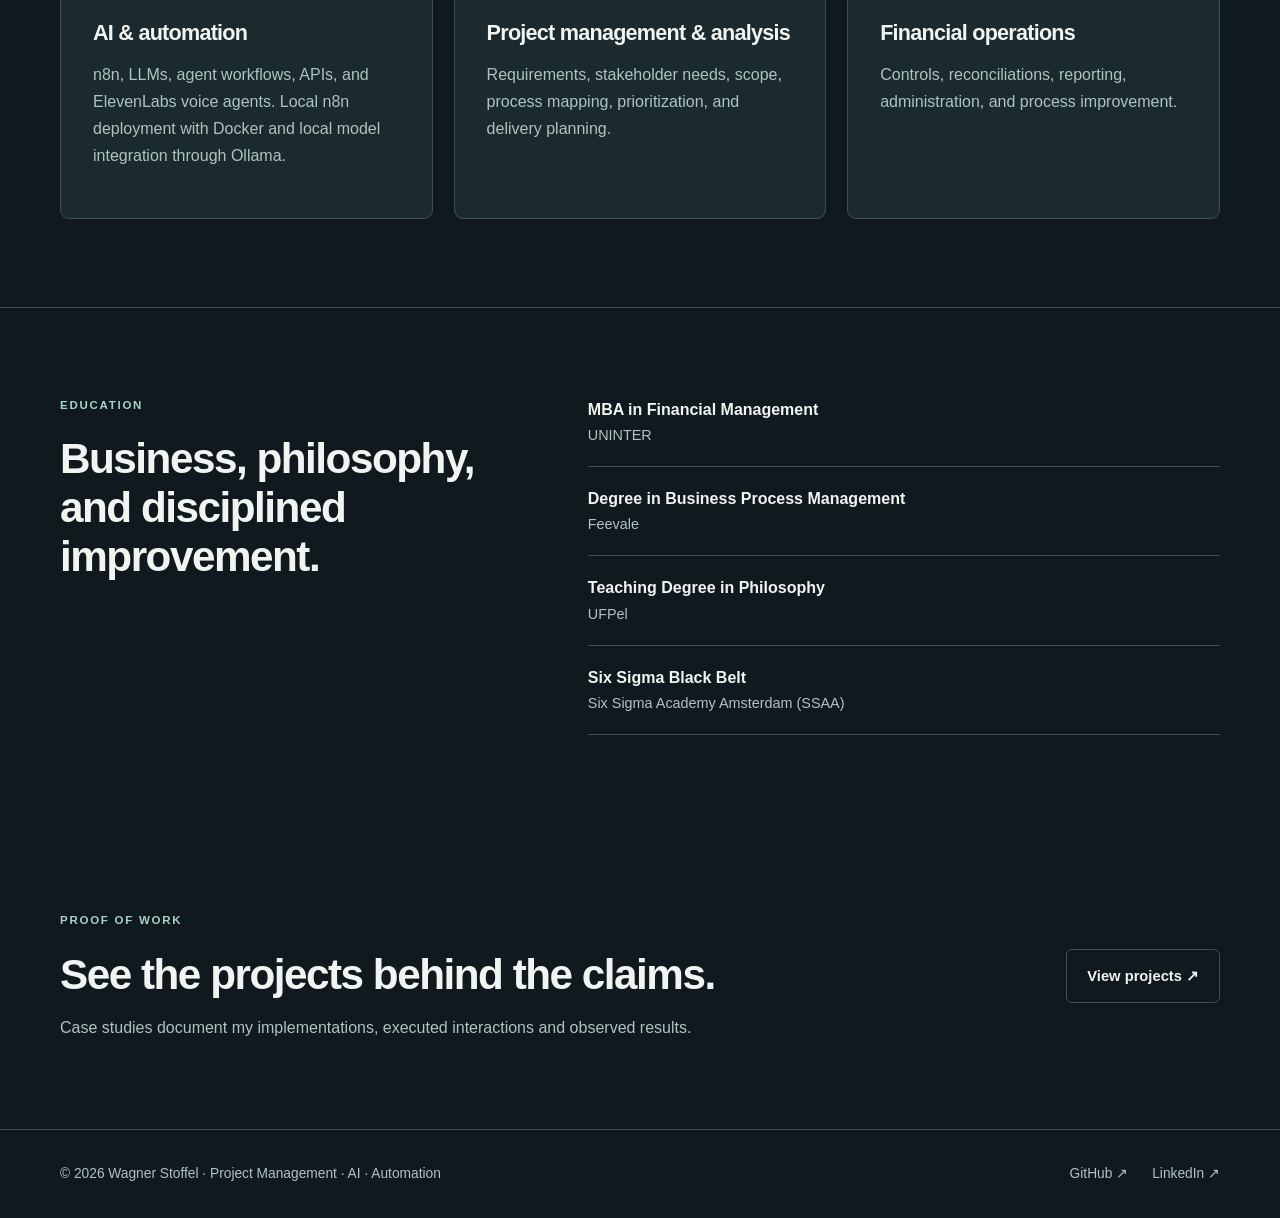
==== commit 85932923: "Add self-hosted price assistant implementation to portfolio" ====
--- a/about.html
+++ b/about.html
@@ -11,7 +11,7 @@
 <article><small>Earlier experience</small><h3>JA Cesaro</h3><p class="label">Administration & financial management</p><p>Finance and administration in real estate and construction, including cash flow, budgets, contracts, and operations.</p></article>
 <article><small>Consulting</small><h3>Business projects</h3><p>Work across product documentation, logistics, commercial development, and business processes.</p></article></div></div></section>
 <section class="section"><div class="container"><div class="section-head"><div><p class="eyebrow">Capabilities</p><h2>A multidisciplinary perspective.</h2></div></div>
-<div class="grid three"><article class="tile"><h3>AI & automation</h3><p>n8n, LLMs, agent workflows, APIs, and ElevenLabs voice agents.</p></article>
+<div class="grid three"><article class="tile"><h3>AI & automation</h3><p>n8n, LLMs, agent workflows, APIs, and ElevenLabs voice agents. Local n8n deployment with Docker and local model integration through Ollama.</p></article>
 <article class="tile"><h3>Project management & analysis</h3><p>Requirements, stakeholder needs, scope, process mapping, prioritization, and delivery planning.</p></article>
 <article class="tile"><h3>Financial operations</h3><p>Controls, reconciliations, reporting, administration, and process improvement.</p></article></div></div></section>
 <section class="section bordered"><div class="container split"><div><p class="eyebrow">Education</p><h2>Business, philosophy, and disciplined improvement.</h2></div>
